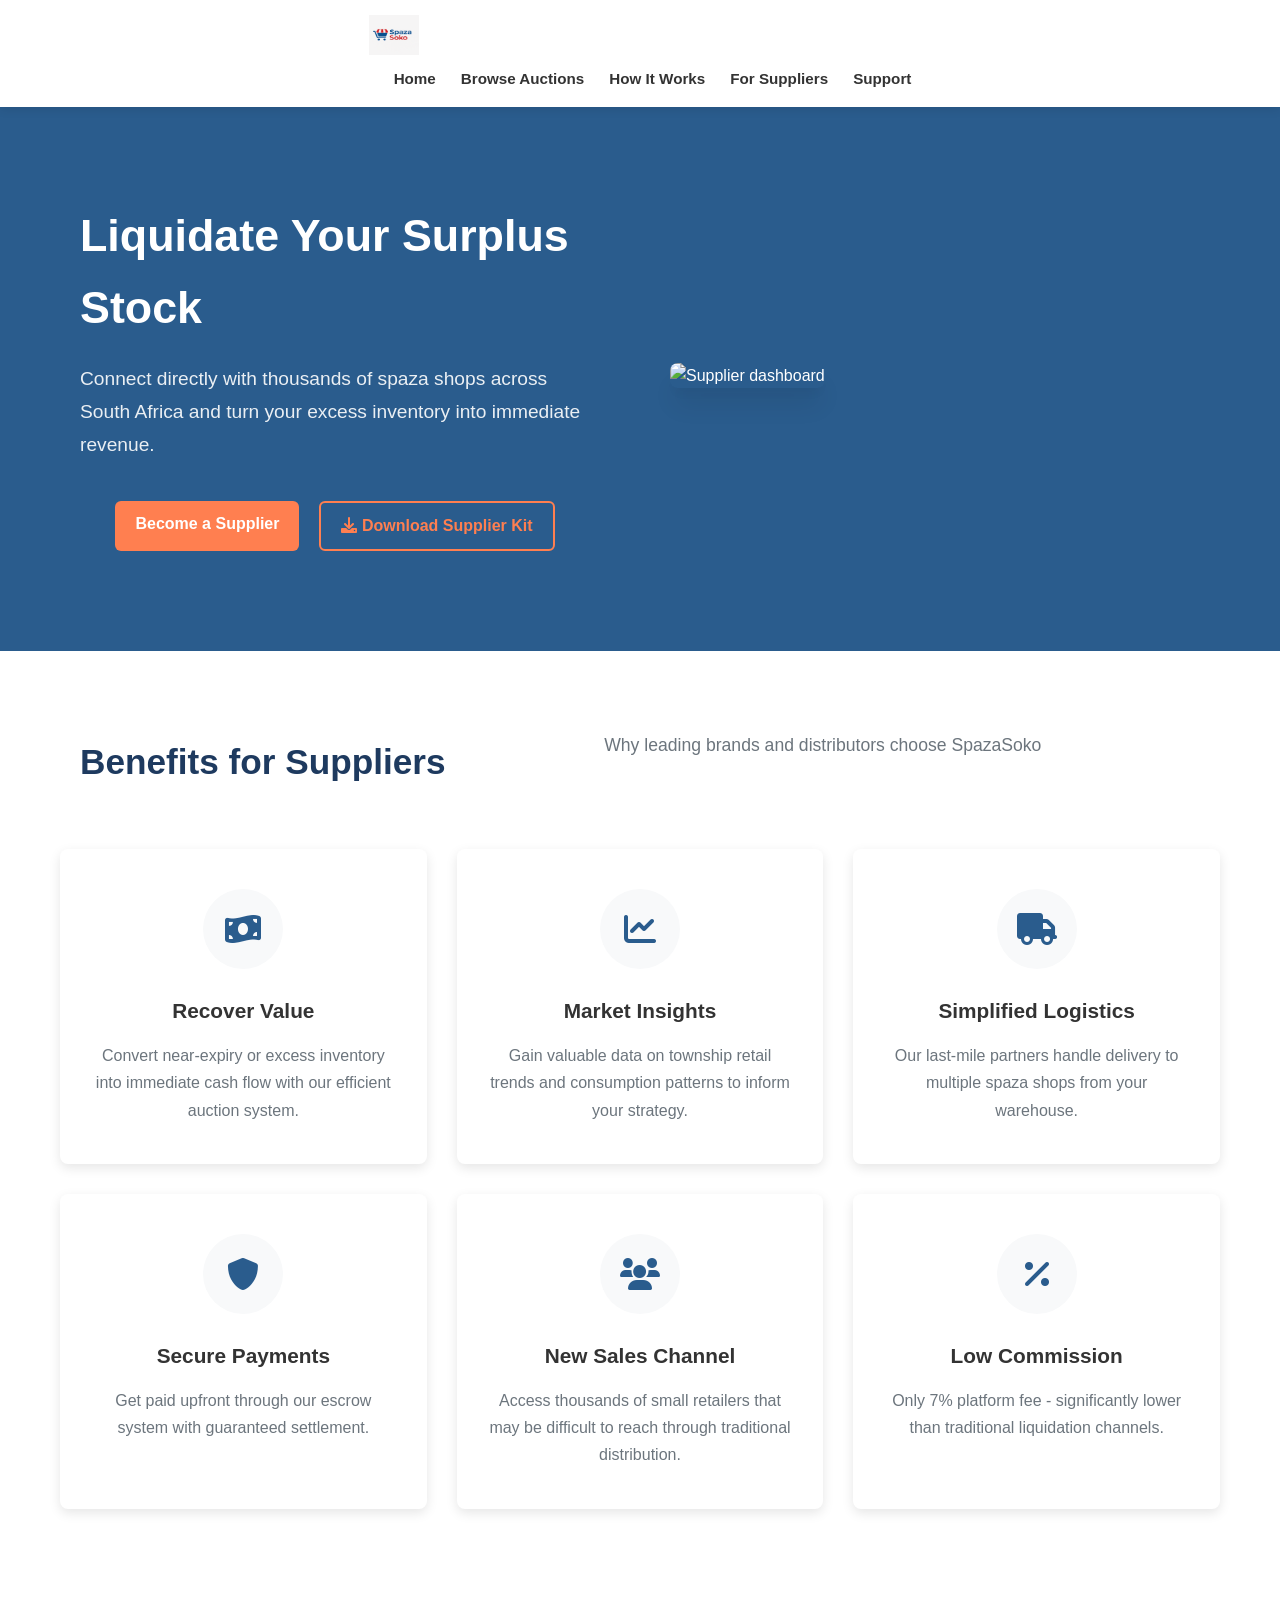
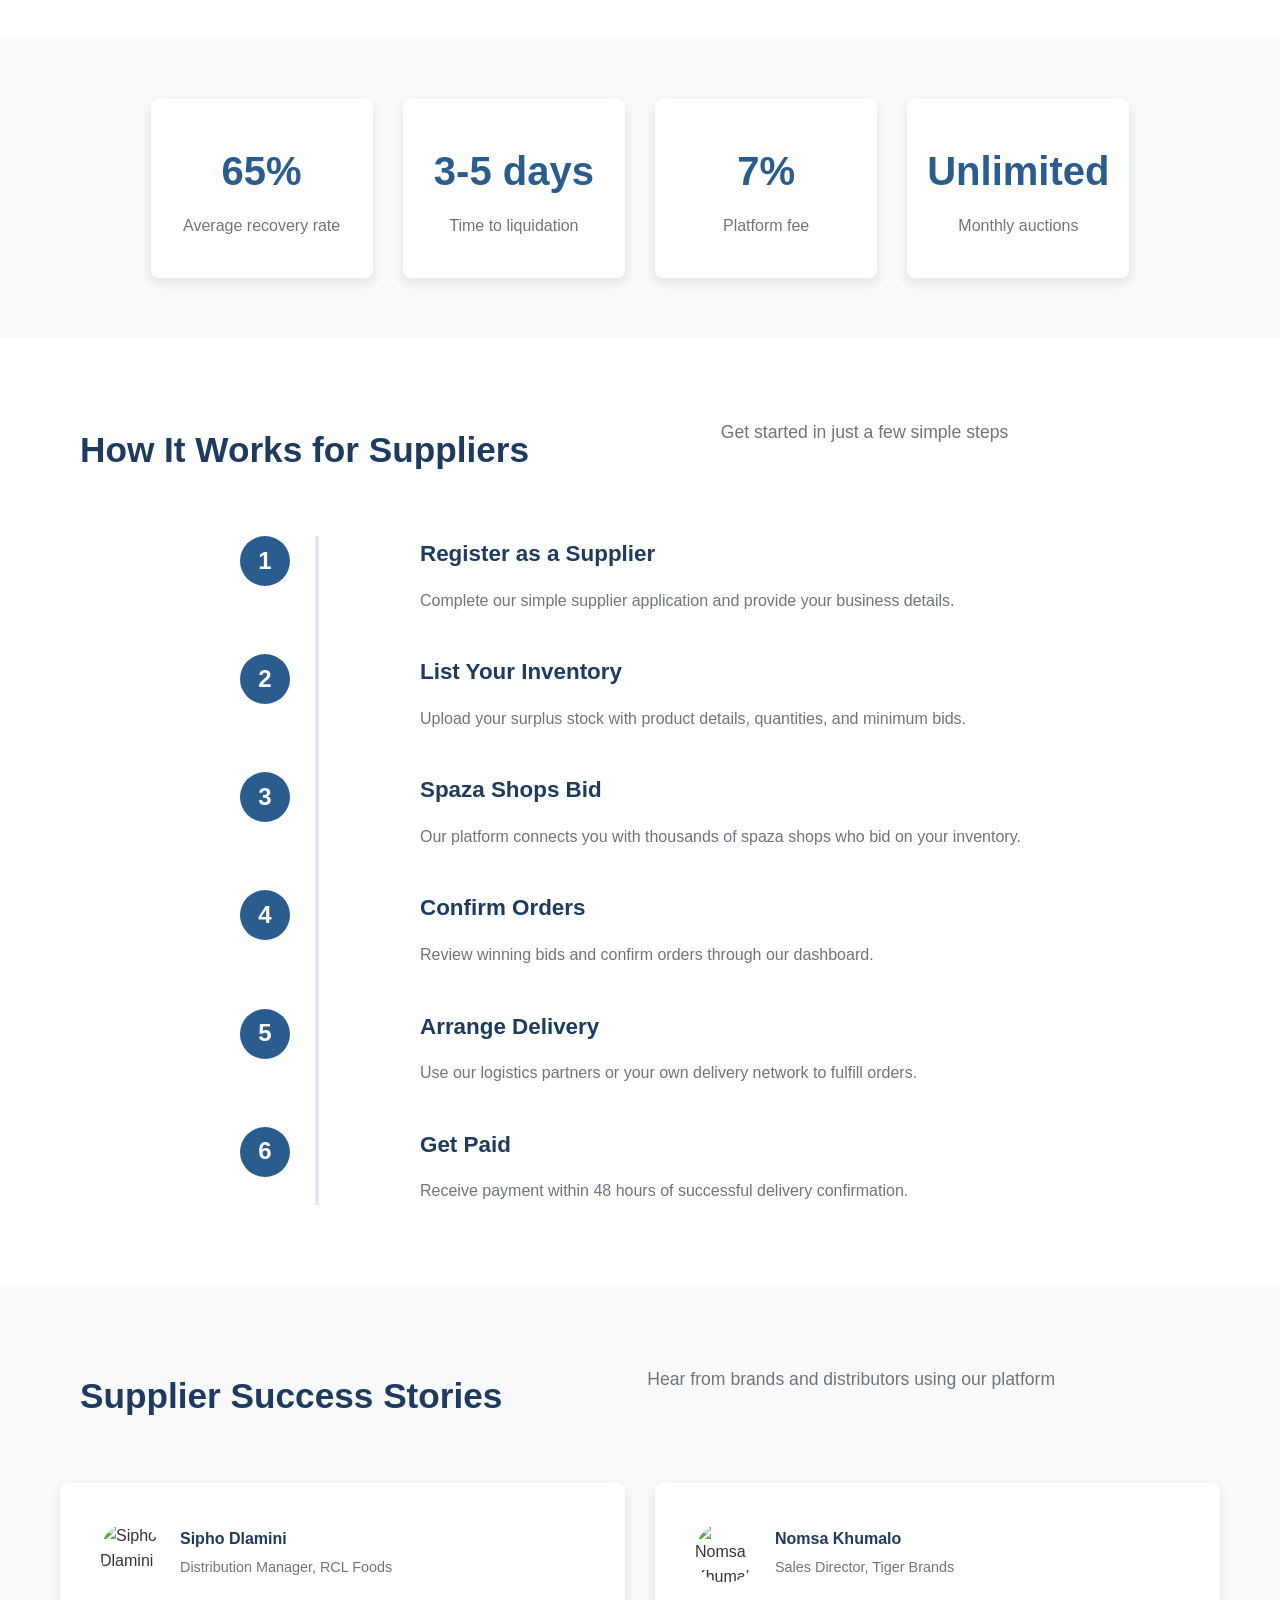
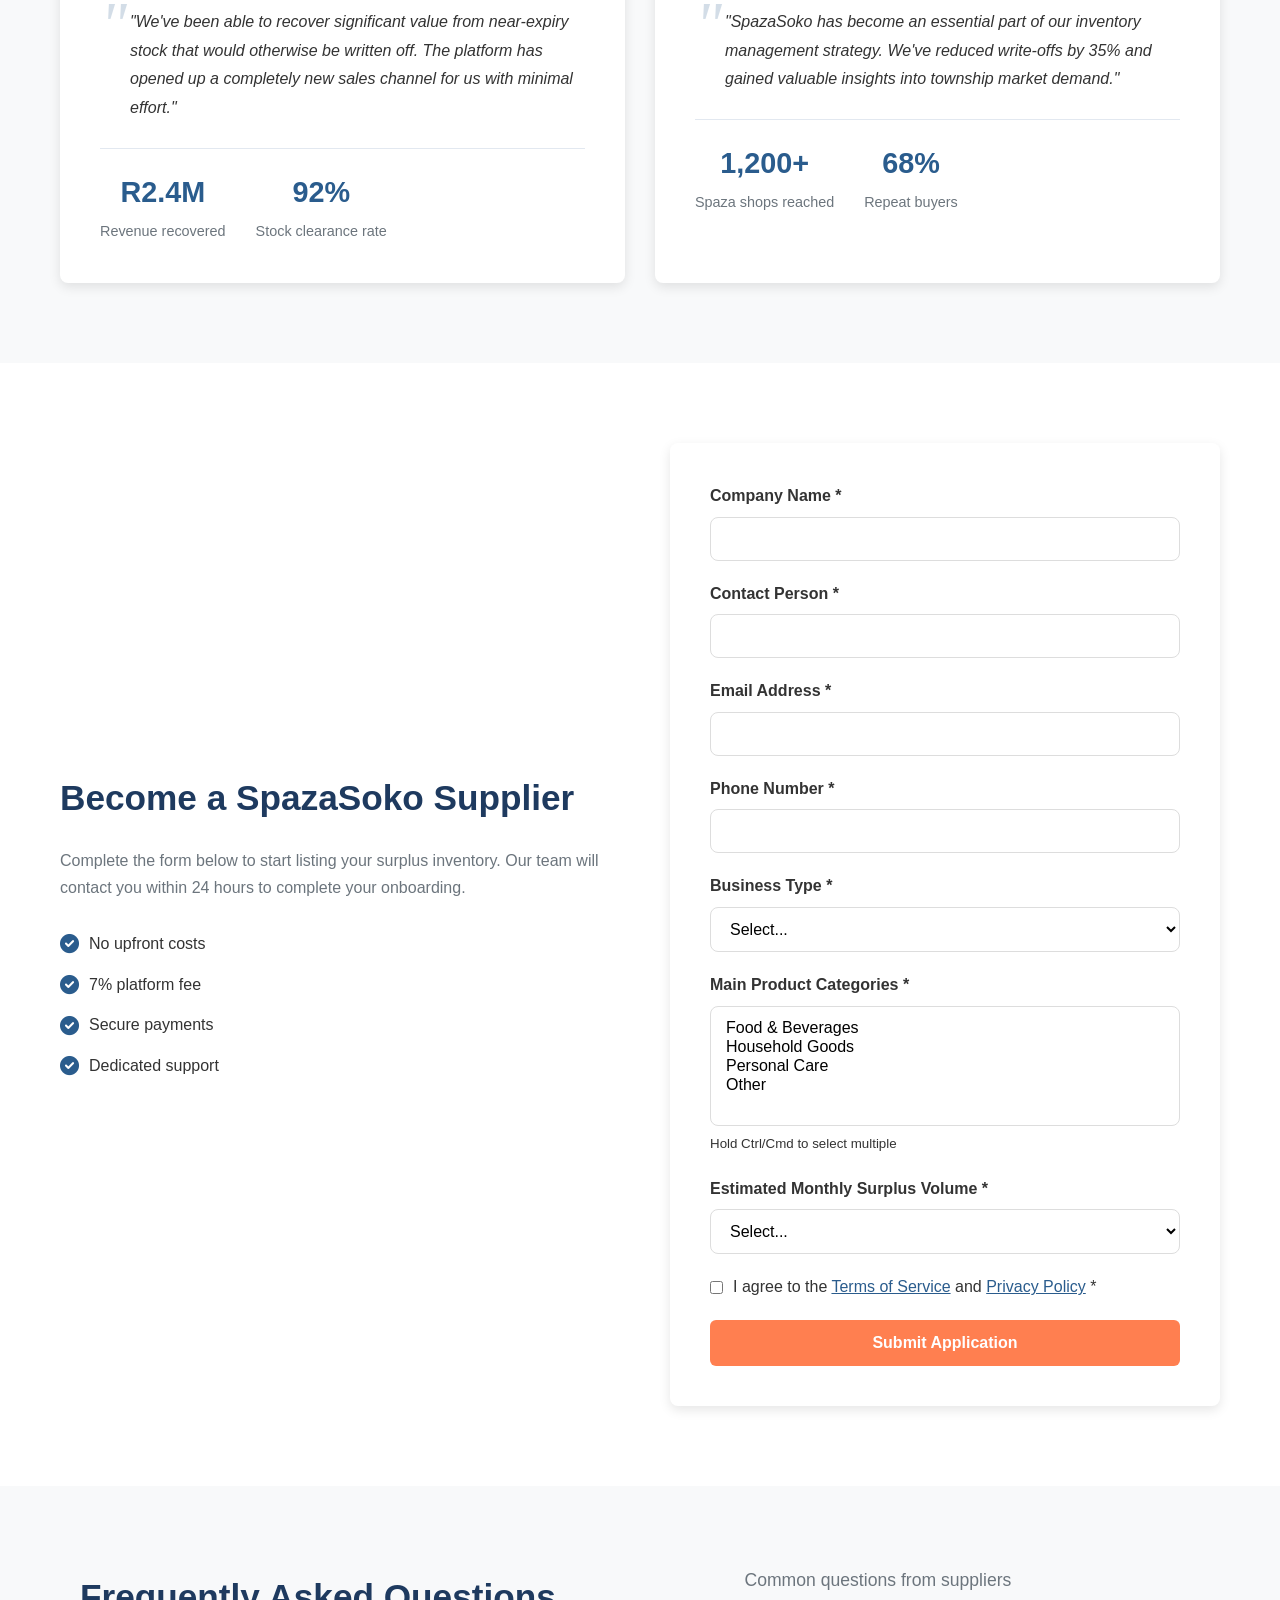
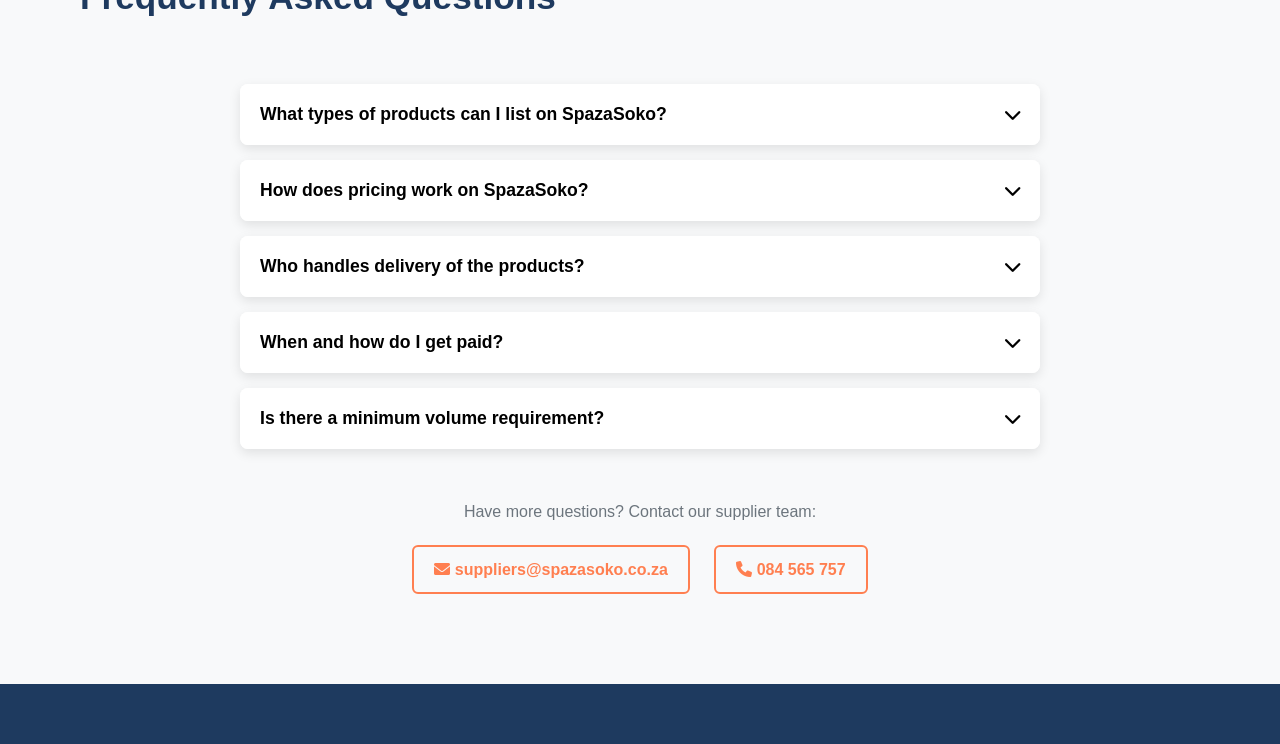
==== supply.html @ 09196072 "Initial commit of SpazaSoko platform" ====
<!DOCTYPE html>
<html lang="en-ZA">
<head>
    <meta charset="UTF-8">
    <meta name="viewport" content="width=device-width, initial-scale=1.0">
    <title>For Suppliers | SpazaSoko</title>
    <link rel="stylesheet" href="./style.css">
    <link rel="stylesheet" href="supply.css">
    <link rel="stylesheet" href="https://cdnjs.cloudflare.com/ajax/libs/font-awesome/6.0.0-beta3/css/all.min.css">
</head>
<body>
    <header class="sticky-header">
        <nav aria-label="Main navigation">
            <div class="container">
                <div class="logo">
                    <a href="../" aria-label="SpazaSoko home">
                        <img src="./logo.png" alt="SpazaSoko Logo" width="50" height="50">
                        <span class="sr-only">SpazaSoko</span>
                    </a>
                </div>
                
                <ul class="nav-links" id="nav-menu">
                    <li><a href="./index.html" class="nav-link">Home</a></li>
                    <li><a href="./brows.html" class="nav-link">Browse Auctions</a></li>
                    <li><a href="./work.html" class="nav-link">How It Works</a></li>
                    <li><a href="./supply.html" class="nav-link active">For Suppliers</a></li>
                    <li><a href="./support.html" class="nav-link">Support</a></li>
                    
                </ul>
                
                <button class="burger" aria-label="Menu" aria-expanded="false" aria-controls="nav-menu">
                    <span class="burger-line"></span>
                    <span class="burger-line"></span>
                    <span class="burger-line"></span>
                </button>
            </div>
        </nav>
    </header>

    <main class="suppliers-page">
        <section class="supplier-hero">
            <div class="container">
                <div class="hero-content">
                    <h1>Liquidate Your Surplus Stock</h1>
                    <p>Connect directly with thousands of spaza shops across South Africa and turn your excess inventory into immediate revenue.</p>
                    <div class="hero-buttons">
                        <a href="#supplier-form" class="btn-primary btn-large">Become a Supplier</a>
                        <a href="#" class="btn-outline btn-large">
                            <i class="fas fa-download"></i>
                            Download Supplier Kit
                        </a>
                    </div>
                </div>
                <div class="hero-image">
                    <img src="../assets/images/supplier-hero.png" alt="Supplier dashboard" loading="eager">
                </div>
            </div>
        </section>

        <section class="supplier-benefits">
            <div class="container">
                <div class="section-header">
                    <h2>Benefits for Suppliers</h2>
                    <p class="section-description">Why leading brands and distributors choose SpazaSoko</p>
                </div>
                
                <div class="benefits-grid">
                    <div class="benefit-card">
                        <div class="benefit-icon">
                            <i class="fas fa-money-bill-wave"></i>
                        </div>
                        <h3>Recover Value</h3>
                        <p>Convert near-expiry or excess inventory into immediate cash flow with our efficient auction system.</p>
                    </div>
                    
                    <div class="benefit-card">
                        <div class="benefit-icon">
                            <i class="fas fa-chart-line"></i>
                        </div>
                        <h3>Market Insights</h3>
                        <p>Gain valuable data on township retail trends and consumption patterns to inform your strategy.</p>
                    </div>
                    
                    <div class="benefit-card">
                        <div class="benefit-icon">
                            <i class="fas fa-truck"></i>
                        </div>
                        <h3>Simplified Logistics</h3>
                        <p>Our last-mile partners handle delivery to multiple spaza shops from your warehouse.</p>
                    </div>
                    
                    <div class="benefit-card">
                        <div class="benefit-icon">
                            <i class="fas fa-shield-alt"></i>
                        </div>
                        <h3>Secure Payments</h3>
                        <p>Get paid upfront through our escrow system with guaranteed settlement.</p>
                    </div>
                    
                    <div class="benefit-card">
                        <div class="benefit-icon">
                            <i class="fas fa-users"></i>
                        </div>
                        <h3>New Sales Channel</h3>
                        <p>Access thousands of small retailers that may be difficult to reach through traditional distribution.</p>
                    </div>
                    
                    <div class="benefit-card">
                        <div class="benefit-icon">
                            <i class="fas fa-percentage"></i>
                        </div>
                        <h3>Low Commission</h3>
                        <p>Only 7% platform fee - significantly lower than traditional liquidation channels.</p>
                    </div>
                </div>
            </div>
        </section>

        <section class="supplier-stats">
            <div class="container">
                <div class="stats-container">
                    <div class="stat-item">
                        <h3>65%</h3>
                        <p>Average recovery rate</p>
                    </div>
                    <div class="stat-item">
                        <h3>3-5 days</h3>
                        <p>Time to liquidation</p>
                    </div>
                    <div class="stat-item">
                        <h3>7%</h3>
                        <p>Platform fee</p>
                    </div>
                    <div class="stat-item">
                        <h3>Unlimited</h3>
                        <p>Monthly auctions</p>
                    </div>
                </div>
            </div>
        </section>

        <section class="supplier-process">
            <div class="container">
                <div class="section-header">
                    <h2>How It Works for Suppliers</h2>
                    <p class="section-description">Get started in just a few simple steps</p>
                </div>
                
                <div class="process-timeline">
                    <div class="timeline-item">
                        <div class="timeline-number">1</div>
                        <div class="timeline-content">
                            <h3>Register as a Supplier</h3>
                            <p>Complete our simple supplier application and provide your business details.</p>
                        </div>
                    </div>
                    
                    <div class="timeline-item">
                        <div class="timeline-number">2</div>
                        <div class="timeline-content">
                            <h3>List Your Inventory</h3>
                            <p>Upload your surplus stock with product details, quantities, and minimum bids.</p>
                        </div>
                    </div>
                    
                    <div class="timeline-item">
                        <div class="timeline-number">3</div>
                        <div class="timeline-content">
                            <h3>Spaza Shops Bid</h3>
                            <p>Our platform connects you with thousands of spaza shops who bid on your inventory.</p>
                        </div>
                    </div>
                    
                    <div class="timeline-item">
                        <div class="timeline-number">4</div>
                        <div class="timeline-content">
                            <h3>Confirm Orders</h3>
                            <p>Review winning bids and confirm orders through our dashboard.</p>
                        </div>
                    </div>
                    
                    <div class="timeline-item">
                        <div class="timeline-number">5</div>
                        <div class="timeline-content">
                            <h3>Arrange Delivery</h3>
                            <p>Use our logistics partners or your own delivery network to fulfill orders.</p>
                        </div>
                    </div>
                    
                    <div class="timeline-item">
                        <div class="timeline-number">6</div>
                        <div class="timeline-content">
                            <h3>Get Paid</h3>
                            <p>Receive payment within 48 hours of successful delivery confirmation.</p>
                        </div>
                    </div>
                </div>
            </div>
        </section>

        <section class="supplier-testimonials">
            <div class="container">
                <div class="section-header">
                    <h2>Supplier Success Stories</h2>
                    <p class="section-description">Hear from brands and distributors using our platform</p>
                </div>
                
                <div class="testimonial-cards">
                    <div class="testimonial">
                        <div class="user-info">
                            <img src="../assets/images/supplier-testimonial-1.jpg" alt="Sipho Dlamini" class="user-avatar">
                            <div>
                                <h4>Sipho Dlamini</h4>
                                <p>Distribution Manager, RCL Foods</p>
                            </div>
                        </div>
                        <blockquote>
                            <p>"We've been able to recover significant value from near-expiry stock that would otherwise be written off. The platform has opened up a completely new sales channel for us with minimal effort."</p>
                        </blockquote>
                        <div class="testimonial-stats">
                            <div class="stat">
                                <h5>R2.4M</h5>
                                <p>Revenue recovered</p>
                            </div>
                            <div class="stat">
                                <h5>92%</h5>
                                <p>Stock clearance rate</p>
                            </div>
                        </div>
                    </div>
                    
                    <div class="testimonial">
                        <div class="user-info">
                            <img src="../assets/images/supplier-testimonial-2.jpg" alt="Nomsa Khumalo" class="user-avatar">
                            <div>
                                <h4>Nomsa Khumalo</h4>
                                <p>Sales Director, Tiger Brands</p>
                            </div>
                        </div>
                        <blockquote>
                            <p>"SpazaSoko has become an essential part of our inventory management strategy. We've reduced write-offs by 35% and gained valuable insights into township market demand."</p>
                        </blockquote>
                        <div class="testimonial-stats">
                            <div class="stat">
                                <h5>1,200+</h5>
                                <p>Spaza shops reached</p>
                            </div>
                            <div class="stat">
                                <h5>68%</h5>
                                <p>Repeat buyers</p>
                            </div>
                        </div>
                    </div>
                </div>
            </div>
        </section>

        <section class="supplier-form" id="supplier-form">
            <div class="container">
                <div class="form-container">
                    <div class="form-content">
                        <h2>Become a SpazaSoko Supplier</h2>
                        <p>Complete the form below to start listing your surplus inventory. Our team will contact you within 24 hours to complete your onboarding.</p>
                        
                        <div class="form-features">
                            <div class="feature">
                                <i class="fas fa-check-circle"></i>
                                <span>No upfront costs</span>
                            </div>
                            <div class="feature">
                                <i class="fas fa-check-circle"></i>
                                <span>7% platform fee</span>
                            </div>
                            <div class="feature">
                                <i class="fas fa-check-circle"></i>
                                <span>Secure payments</span>
                            </div>
                            <div class="feature">
                                <i class="fas fa-check-circle"></i>
                                <span>Dedicated support</span>
                            </div>
                        </div>
                    </div>
                    
                    <form class="supplier-application">
                        <div class="form-group">
                            <label for="company-name">Company Name *</label>
                            <input type="text" id="company-name" required>
                        </div>
                        
                        <div class="form-group">
                            <label for="contact-name">Contact Person *</label>
                            <input type="text" id="contact-name" required>
                        </div>
                        
                        <div class="form-group">
                            <label for="email">Email Address *</label>
                            <input type="email" id="email" required>
                        </div>
                        
                        <div class="form-group">
                            <label for="phone">Phone Number *</label>
                            <input type="tel" id="phone" required>
                        </div>
                        
                        <div class="form-group">
                            <label for="business-type">Business Type *</label>
                            <select id="business-type" required>
                                <option value="">Select...</option>
                                <option value="manufacturer">Manufacturer</option>
                                <option value="distributor">Distributor</option>
                                <option value="wholesaler">Wholesaler</option>
                                <option value="retailer">Retailer</option>
                                <option value="other">Other</option>
                            </select>
                        </div>
                        
                        <div class="form-group">
                            <label for="product-categories">Main Product Categories *</label>
                            <select id="product-categories" multiple required>
                                <option value="food">Food & Beverages</option>
                                <option value="household">Household Goods</option>
                                <option value="personal-care">Personal Care</option>
                                <option value="other">Other</option>
                            </select>
                            <small>Hold Ctrl/Cmd to select multiple</small>
                        </div>
                        
                        <div class="form-group">
                            <label for="monthly-volume">Estimated Monthly Surplus Volume *</label>
                            <select id="monthly-volume" required>
                                <option value="">Select...</option>
                                <option value="0-10k">0 - R10,000</option>
                                <option value="10k-50k">R10,000 - R50,000</option>
                                <option value="50k-100k">R50,000 - R100,000</option>
                                <option value="100k+">R100,000+</option>
                            </select>
                        </div>
                        
                        <div class="form-group checkbox-group">
                            <input type="checkbox" id="agree-terms" required>
                            <label for="agree-terms">I agree to the <a href="../terms.html">Terms of Service</a> and <a href="../privacy.html">Privacy Policy</a> *</label>
                        </div>
                        
                        <button type="submit" class="btn-primary btn-block">Submit Application</button>
                    </form>
                </div>
            </div>
        </section>

        <section class="supplier-faq">
            <div class="container">
                <div class="section-header">
                    <h2>Frequently Asked Questions</h2>
                    <p class="section-description">Common questions from suppliers</p>
                </div>
                
                <div class="faq-container">
                    <div class="faq-item">
                        <button class="faq-question">
                            What types of products can I list on SpazaSoko?
                            <i class="fas fa-chevron-down"></i>
                        </button>
                        <div class="faq-answer">
                            <p>You can list any fast-moving consumer goods (FMCG) that are suitable for spaza shops, including food and beverages, household products, personal care items, and more. Products must be in good condition with at least 4 weeks remaining before expiry.</p>
                        </div>
                    </div>
                    
                    <div class="faq-item">
                        <button class="faq-question">
                            How does pricing work on SpazaSoko?
                            <i class="fas fa-chevron-down"></i>
                        </button>
                        <div class="faq-answer">
                            <p>You set a minimum acceptable bid for your inventory. Spaza shops then bid against each other, driving the price up. You'll always receive at least your minimum bid, but often much more. Our platform suggests competitive minimum bids based on market data.</p>
                        </div>
                    </div>
                    
                    <div class="faq-item">
                        <button class="faq-question">
                            Who handles delivery of the products?
                            <i class="fas fa-chevron-down"></i>
                        </button>
                        <div class="faq-answer">
                            <p>You can use your own delivery network or our trusted logistics partners who specialize in last-mile delivery to spaza shops. Our partners offer competitive rates and can collect from your warehouse.</p>
                        </div>
                    </div>
                    
                    <div class="faq-item">
                        <button class="faq-question">
                            When and how do I get paid?
                            <i class="fas fa-chevron-down"></i>
                        </button>
                        <div class="faq-answer">
                            <p>Payment is released to your account within 48 hours of delivery confirmation. We deduct our 7% platform fee before transferring funds to your designated bank account via EFT.</p>
                        </div>
                    </div>
                    
                    <div class="faq-item">
                        <button class="faq-question">
                            Is there a minimum volume requirement?
                            <i class="fas fa-chevron-down"></i>
                        </button>
                        <div class="faq-answer">
                            <p>We recommend lots of at least R5,000 in value to make delivery economical, but there's no strict minimum. Smaller lots can be combined with other suppliers' products going to the same area.</p>
                        </div>
                    </div>
                </div>
                
                <div class="faq-cta">
                    <p>Have more questions? Contact our supplier team:</p>
                    <a href="mailto:suppliers@spazasoko.co.za" class="btn-outline">
                        <i class="fas fa-envelope"></i>
                        suppliers@spazasoko.co.za
                    </a>
                    <a href="tel:+2784565757" class="btn-outline">
                        <i class="fas fa-phone"></i>
                        084 565 757
                    </a>
                </div>
            </div>
        </section>
    </main>

    <footer class="site-footer">
        <!-- Footer content same as homepage -->
    </footer>

    <script src="../assets/js/shared.js"></script>
    <script src="./supply.js"></script>
</body>
</html>
---- style.css ----
/* Global Styles */
:root {
    --primary-color: #2A5C8D;
    --secondary-color: #3A7CB9;
    --accent-color: #FF7F50;
    --dark-color: #1E3A5F;
    --light-color: #F8F9FA;
    --text-color: #333;
    --text-light: #6C757D;
    --success-color: #28A745;
    --warning-color: #FFC107;
    --danger-color: #DC3545;
    --border-radius: 8px;
    --box-shadow: 0 4px 12px rgba(0, 0, 0, 0.1);
}

* {
    margin: 0;
    padding: 0;
    box-sizing: border-box;
}

body {
    font-family: 'Segoe UI', 'Roboto', sans-serif;
    line-height: 1.6;
    color: var(--text-color);
    background-color: white;
}

a {
    text-decoration: none;
    color: inherit;
}

.container {
    max-width: 1200px;
    margin: 0 auto;
    padding: 0 20px;
}

.btn-primary {
    display: inline-block;
    background-color: var(--primary-color);
    color: white;
    padding: 12px 24px;
    border-radius: var(--border-radius);
    font-weight: 600;
    transition: all 0.3s ease;
    border: none;
    cursor: pointer;
}

.btn-primary:hover {
    background-color: var(--secondary-color);
    transform: translateY(-2px);
    box-shadow: var(--box-shadow);
}

.btn-outline {
    display: inline-block;
    background-color: transparent;
    color: var(--primary-color);
    padding: 12px 24px;
    border-radius: var(--border-radius);
    font-weight: 600;
    border: 2px solid var(--primary-color);
    transition: all 0.3s ease;
    cursor: pointer;
}

.btn-outline:hover {
    background-color: var(--primary-color);
    color: white;
    transform: translateY(-2px);
    box-shadow: var(--box-shadow);
}

section {
    padding: 80px 0;
}

.section-header {
    text-align: center;
    margin-bottom: 40px;
}

.section-header h2 {
    font-size: 2.2rem;
    color: var(--dark-color);
    margin-bottom: 15px;
}

.section-description {
    max-width: 700px;
    margin: 0 auto 50px;
    text-align: center;
    color: var(--text-light);
    font-size: 1.1rem;
}

/* Header Styles */
header {
    background-color: white;
    box-shadow: 0 2px 10px rgba(0, 0, 0, 0.1);
    position: fixed;
    width: 100%;
    top: 0;
    z-index: 1000;
}

nav {
    display: flex;
    justify-content: space-between;
    align-items: center;
    padding: 15px 0;
    max-width: 1200px;
    margin: 0 auto;
    padding: 15px 20px;
}

.logo {
    display: flex;
    align-items: center;
    font-size: 1.5rem;
    font-weight: 700;
    color: var(--primary-color);
}

.logo img {
    height: 40px;
    margin-right: 10px;
}

.nav-links {
    display: flex;
    list-style: none;
    align-items: center;
}

.nav-links li {
    margin-left: 25px;
}

.nav-links a {
    font-weight: 600;
    transition: color 0.3s ease;
    font-size: 0.95rem;
}

.nav-links a:hover {
    color: var(--primary-color);
}

.burger {
    display: none;
    cursor: pointer;
    font-size: 1.5rem;
    color: var(--primary-color);
}

/* Hero Section */
.hero {
    background: linear-gradient(rgba(42, 92, 141, 0.9), rgba(42, 92, 141, 0.9)), url('https://images.unsplash.com/photo-1581092918056-0c4c3acd3789?ixlib=rb-1.2.1&auto=format&fit=crop&w=1350&q=80') no-repeat center center/cover;
    height: 80vh;
    display: flex;
    align-items: center;
    color: white;
    text-align: center;
    margin-top: 80px;
}

.hero-content {
    max-width: 800px;
    margin: 0 auto;
    padding: 0 20px;
}

.hero h1 {
    color: white;
    margin-bottom: 20px;
    font-size: 2.8rem;
    line-height: 1.2;
}

.hero p {
    color: rgba(255, 255, 255, 0.9);
    font-size: 1.2rem;
    margin-bottom: 40px;
}

.hero-buttons {
    display: flex;
    justify-content: center;
    gap: 20px;
    
}

/* Stats Section */
.stats {
    background-color: var(--light-color);
    padding: 60px 0;
}

.stats-container {
    display: grid;
    grid-template-columns: repeat(auto-fit, minmax(150px, 1fr));
    gap: 30px;
    text-align: center;
}

.stat-item {
    background-color: white;
    padding: 30px 20px;
    border-radius: var(--border-radius);
    box-shadow: var(--box-shadow);
}

.stat-item h3 {
    font-size: 2rem;
    color: var(--primary-color);
    margin-bottom: 5px;
}

.stat-item p {
    color: var(--text-light);
    font-size: 0.9rem;
}

/* Featured Auction */
.featured-auction {
    background-color: white;
}

.auction-card {
    background-color: white;
    border-radius: var(--border-radius);
    overflow: hidden;
    max-width: 800px;
    margin: 0 auto;
    box-shadow: var(--box-shadow);
    border: 1px solid #e0e0e0;
}

.auction-header {
    background-color: var(--primary-color);
    color: white;
    padding: 20px;
}

.auction-header h3 {
    margin-bottom: 5px;
    font-size: 1.5rem;
}

.auction-details {
    padding: 30px;
}

.auction-meta {
    display: flex;
    justify-content: space-between;
    margin: 30px 0;
}

.bid-amount {
    font-size: 1.8rem;
    font-weight: 700;
    color: var(--primary-color);
}

.active-bidders {
    font-weight: 700;
    color: var(--primary-color);
}

.bid-form {
    display: flex;
    gap: 10px;
    margin-top: 20px;
}

.bid-form input {
    flex: 1;
    padding: 12px 15px;
    border: 1px solid #ddd;
    border-radius: var(--border-radius);
    font-size: 1rem;
}

/* Latest Auctions */
.latest-auctions {
    background-color: var(--light-color);
}

.section-header {
    display: flex;
    justify-content: space-between;
    align-items: center;
    max-width: 1200px;
    margin: 0 auto 40px;
    padding: 0 20px;
}

.view-all {
    color: var(--primary-color);
    font-weight: 600;
    font-size: 0.95rem;
}

.auctions-grid {
    display: grid;
    grid-template-columns: repeat(auto-fit, minmax(300px, 1fr));
    gap: 30px;
    max-width: 1200px;
    margin: 0 auto;
    padding: 0 20px;
}

.auction-item {
    background-color: white;
    padding: 25px;
    border-radius: var(--border-radius);
    box-shadow: var(--box-shadow);
    transition: transform 0.3s ease;
    position: relative;
}

.auction-item:hover {
    transform: translateY(-5px);
}

.auction-badge {
    position: absolute;
    top: -15px;
    left: -15px;
    background-color: var(--accent-color);
    color: white;
    width: 40px;
    height: 40px;
    border-radius: 50%;
    display: flex;
    align-items: center;
    justify-content: center;
    font-weight: 700;
    font-size: 1.2rem;
}

.auction-info {
    margin: 20px 0;
}

.auction-info span {
    font-weight: 700;
    color: var(--primary-color);
}

/* How It Works */
.how-it-works {
    background-color: white;
}

.steps {
    display: grid;
    grid-template-columns: repeat(auto-fit, minmax(250px, 1fr));
    gap: 30px;
    max-width: 1000px;
    margin: 0 auto;
}

.step {
    background-color: white;
    padding: 40px 25px;
    border-radius: var(--border-radius);
    box-shadow: var(--box-shadow);
    text-align: center;
    transition: transform 0.3s ease;
}

.step:hover {
    transform: translateY(-5px);
}

.step-icon {
    background-color: var(--light-color);
    color: var(--primary-color);
    width: 70px;
    height: 70px;
    border-radius: 50%;
    display: flex;
    align-items: center;
    justify-content: center;
    margin: 0 auto 20px;
    font-size: 1.8rem;
}

.step h3 {
    margin-bottom: 15px;
    font-size: 1.3rem;
}

/* Testimonials */
.testimonials {
    background-color: var(--light-color);
}

.testimonial-cards {
    display: grid;
    grid-template-columns: repeat(auto-fit, minmax(300px, 1fr));
    gap: 30px;
    max-width: 1000px;
    margin: 0 auto;
}

.testimonial {
    background-color: white;
    padding: 30px;
    border-radius: var(--border-radius);
    box-shadow: var(--box-shadow);
    text-align: left;
}

.user-info {
    margin-bottom: 20px;
}

.user-info h4 {
    margin-bottom: 5px;
    color: var(--primary-color);
}

.user-info p {
    color: var(--text-light);
    font-size: 0.9rem;
}

.quote {
    font-style: italic;
    position: relative;
    padding-left: 25px;
    color: var(--text-color);
}

.quote::before {
    content: '"';
    position: absolute;
    left: 0;
    top: -10px;
    font-size: 3rem;
    color: var(--primary-color);
    opacity: 0.2;
    font-family: Georgia, serif;
}

/* Supplier CTA */
.supplier-cta {
    background-color: var(--primary-color);
    color: white;
    text-align: center;
    padding: 100px 0;
}

.supplier-content {
    max-width: 800px;
    margin: 0 auto;
    padding: 0 20px;
}

.supplier-content h2, .supplier-content p {
    color: white;
}

.benefits {
    display: grid;
    grid-template-columns: repeat(auto-fit, minmax(250px, 1fr));
    gap: 30px;
    margin: 50px 0;
}

.benefit-item {
    background-color: rgba(255, 255, 255, 0.1);
    padding: 30px;
    border-radius: var(--border-radius);
    transition: transform 0.3s ease;
}

.benefit-item:hover {
    transform: translateY(-5px);
}

.benefit-icon {
    font-size: 2rem;
    margin-bottom: 20px;
    color: white;
}

.supplier-stats {
    display: grid;
    grid-template-columns: repeat(auto-fit, minmax(150px, 1fr));
    gap: 30px;
    margin-top: 50px;
}

.supplier-stats .stat h3 {
    font-size: 2rem;
    margin-bottom: 5px;
    color: white;
}

.supplier-stats .stat p {
    color: rgba(255, 255, 255, 0.8);
    font-size: 0.9rem;
}

/* CTA Section */
.cta-section {
    background-color: var(--light-color);
    text-align: center;
    padding: 80px 0;
}

.cta-content {
    max-width: 700px;
    margin: 0 auto;
    padding: 0 20px;
}

.cta-content h2 {
    color: var(--dark-color);
    margin-bottom: 20px;
}

.cta-content p {
    color: var(--text-light);
    margin-bottom: 40px;
    font-size: 1.1rem;
}

.cta-buttons {
    display: flex;
    justify-content: center;
    gap: 20px;
}

/* Footer */
footer {
    background-color: var(--dark-color);
    color: white;
    padding: 60px 0 0;
}

.footer-content {
    display: grid;
    grid-template-columns: repeat(auto-fit, minmax(200px, 1fr));
    gap: 40px;
    max-width: 1200px;
    margin: 0 auto;
    padding: 0 20px;
}

.footer-section h3 {
    color: white;
    margin-bottom: 20px;
    font-size: 1.2rem;
}

.footer-section ul {
    list-style: none;
}

.footer-section ul li {
    margin-bottom: 15px;
}

.footer-section ul li i {
    margin-right: 10px;
    color: var(--accent-color);
}

.footer-bottom {
    border-top: 1px solid rgba(255, 255, 255, 0.1);
    padding: 20px 0;
    text-align: center;
    margin-top: 40px;
}

.footer-links {
    margin-top: 10px;
}

.footer-links a {
    margin: 0 10px;
    color: rgba(255, 255, 255, 0.7);
    font-size: 0.9rem;
}

.footer-links a:hover {
    color: white;
}

/* Responsive Styles */
@media (max-width: 992px) {
    section {
        padding: 60px 0;
    }
    
    .hero h1 {
        font-size: 2.4rem;
    }
}

@media (max-width: 768px) {
    .nav-links {
        display: none;
        position: absolute;
        top: 80px;
        left: 0;
        width: 100%;
        background-color: white;
        flex-direction: column;
        align-items: center;
        padding: 20px 0;
        box-shadow: 0 5px 10px rgba(0, 0, 0, 0.1);
    }

    .nav-links.active {
        display: flex;
    }

    .nav-links li {
        margin: 15px 0;
    }

    .burger {
        display: block;
    }

    .hero {
        height: auto;
        padding: 120px 0 80px;
    }

    .hero h1 {
        font-size: 2rem;
    }

    .hero-buttons, .cta-buttons {
        flex-direction: column;
        align-items: center;
    }

    .btn-primary, .btn-outline {
        width: 100%;
        max-width: 250px;
        margin-bottom: 15px;
    }

    .section-header {
        flex-direction: column;
        text-align: center;
        gap: 15px;
    }

    .auction-meta {
        flex-direction: column;
        gap: 20px;
    }

    .bid-form {
        flex-direction: column;
    }
}

@media (max-width: 576px) {
    .stats-container {
        grid-template-columns: repeat(2, 1fr);
    }
    
    .hero h1 {
        font-size: 1.8rem;
    }
    
    .section-header h2 {
        font-size: 1.8rem;
    }
}
.btn-primary {
    background-color: #FF7F50;
    color: white;
    padding: 10px 20px;
    border: none;
    border-radius: 6px;
    text-decoration: none;
    display: inline-block;
  }
  
  .btn-primary:hover {
    background-color: #e76f44; /* slightly darker coral for hover effect */
  }
  
  .btn-outline {
    background-color: transparent;
    color: #FF7F50;
    border: 2px solid #FF7F50;
    padding: 10px 20px;
    border-radius: 6px;
    text-decoration: none;
    display: inline-block;
  }
  
  .btn-outline:hover {
    background-color: #FF7F50;
    color: white;
  }
  /* Auth Section Styles */
.auth-section {
    padding: 100px 0;
    background-color: var(--light-color);
    min-height: calc(100vh - 80px);
    display: flex;
    align-items: center;
}

.auth-container {
    max-width: 500px;
    margin: 0 auto;
    background-color: white;
    padding: 40px;
    border-radius: var(--border-radius);
    box-shadow: var(--box-shadow);
}

.auth-header {
    text-align: center;
    margin-bottom: 30px;
}

.auth-header h2 {
    color: var(--dark-color);
    margin-bottom: 10px;
    font-size: 1.8rem;
}

.auth-header p {
    color: var(--text-light);
}

.auth-form {
    margin-bottom: 30px;
}

.form-group {
    margin-bottom: 20px;
}

.form-group label {
    display: block;
    margin-bottom: 8px;
    font-weight: 600;
    color: var(--text-color);
}

.form-group input,
.form-group select {
    width: 100%;
    padding: 12px 15px;
    border: 1px solid #ddd;
    border-radius: var(--border-radius);
    font-size: 1rem;
    transition: border-color 0.3s ease;
}

.form-group input:focus,
.form-group select:focus {
    border-color: var(--primary-color);
    outline: none;
}

.form-row {
    display: flex;
    gap: 20px;
}

.form-row .form-group {
    flex: 1;
}

.forgot-password {
    display: block;
    text-align: right;
    margin-top: 8px;
    font-size: 0.85rem;
    color: var(--primary-color);
}

.btn-block {
    display: block;
    width: 100%;
    padding: 14px;
    font-size: 1rem;
}

.auth-footer {
    text-align: center;
    margin-top: 20px;
    color: var(--text-light);
}

.auth-footer a {
    color: var(--primary-color);
    font-weight: 600;
}

.social-login {
    text-align: center;
    border-top: 1px solid #eee;
    padding-top: 30px;
}

.social-login p {
    margin-bottom: 20px;
    color: var(--text-light);
    position: relative;
}

.social-login p::before,
.social-login p::after {
    content: "";
    position: absolute;
    top: 50%;
    width: 30%;
    height: 1px;
    background-color: #eee;
}

.social-login p::before {
    left: 0;
}

.social-login p::after {
    right: 0;
}

.btn-social {
    display: inline-flex;
    align-items: center;
    justify-content: center;
    padding: 10px 20px;
    border-radius: var(--border-radius);
    font-weight: 600;
    margin: 0 5px;
    border: 1px solid #ddd;
    background-color: white;
    cursor: pointer;
    transition: all 0.3s ease;
}

.btn-social i {
    margin-right: 8px;
}

.btn-social.google {
    color: #DB4437;
    border-color: #DB4437;
}

.btn-social.google:hover {
    background-color: #DB4437;
    color: white;
}

.btn-social.facebook {
    color: #4267B2;
    border-color: #4267B2;
}

.btn-social.facebook:hover {
    background-color: #4267B2;
    color: white;
}

.terms {
    display: flex;
    align-items: center;
}

.terms input {
    margin-right: 10px;
    width: auto;
}

.terms label {
    margin-bottom: 0;
}

/* Responsive Adjustments */
@media (max-width: 768px) {
    .auth-container {
        padding: 30px 20px;
    }
    
    .form-row {
        flex-direction: column;
        gap: 0;
    }
    
    .social-buttons {
        display: flex;
        flex-direction: column;
        gap: 10px;
    }
    
    .btn-social {        margin: 0;
    }
}
---- supply.css ----
@import url('../assets/css/shared.css');

.suppliers-page {
    padding-top: 100px;
}

.supplier-hero {
    background-color: var(--primary-color);
    color: white;
    padding: 100px 0;
}

.supplier-hero .container {
    display: grid;
    grid-template-columns: 1fr 1fr;
    gap: 60px;
    align-items: center;
}

.hero-content h1 {
    font-size: 2.8rem;
    margin-bottom: 20px;
    color: white;
}

.hero-content p {
    font-size: 1.2rem;
    opacity: 0.9;
    margin-bottom: 40px;
    line-height: 1.7;
}

.hero-buttons {
    display: flex;
    gap: 20px;
}

.hero-image img {
    width: 100%;
    height: auto;
    border-radius: var(--border-radius);
    box-shadow: 0 20px 25px -5px rgba(0, 0, 0, 0.1), 0 10px 10px -5px rgba(0, 0, 0, 0.04);
}

.supplier-benefits {
    padding: 80px 0;
    background-color: white;
}

.benefits-grid {
    display: grid;
    grid-template-columns: repeat(auto-fit, minmax(300px, 1fr));
    gap: 30px;
    max-width: 1200px;
    margin: 0 auto;
}

.benefit-card {
    background-color: white;
    border-radius: var(--border-radius);
    padding: 40px 30px;
    box-shadow: var(--box-shadow);
    transition: var(--transition);
    text-align: center;
}

.benefit-card:hover {
    transform: translateY(-10px);
    box-shadow: 0 20px 25px -5px rgba(0, 0, 0, 0.1), 0 10px 10px -5px rgba(0, 0, 0, 0.04);
}

.benefit-icon {
    width: 80px;
    height: 80px;
    border-radius: 50%;
    background-color: var(--light-color);
    display: flex;
    align-items: center;
    justify-content: center;
    margin: 0 auto 25px;
    font-size: 2rem;
    color: var(--primary-color);
}

.benefit-card h3 {
    font-size: 1.3rem;
    margin-bottom: 15px;
}

.benefit-card p {
    color: var(--text-light);
    line-height: 1.7;
}

.supplier-stats {
    padding: 60px 0;
    background-color: var(--light-color);
}

.stats-container {
    display: grid;
    grid-template-columns: repeat(auto-fit, minmax(200px, 1fr));
    gap: 30px;
    max-width: 1000px;
    margin: 0 auto;
}

.stat-item {
    background-color: white;
    padding: 40px 20px;
    border-radius: var(--border-radius);
    box-shadow: var(--box-shadow);
    text-align: center;
    transition: var(--transition);
}

.stat-item:hover {
    transform: translateY(-5px);
}

.stat-item h3 {
    font-size: 2.5rem;
    color: var(--primary-color);
    margin-bottom: 10px;
}

.stat-item p {
    color: var(--text-light);
    font-size: 1rem;
}

.supplier-process {
    padding: 80px 0;
    background-color: white;
}

.process-timeline {
    max-width: 800px;
    margin: 0 auto;
    position: relative;
    padding-left: 150px;
}

.process-timeline::before {
    content: '';
    position: absolute;
    left: 75px;
    top: 0;
    bottom: 0;
    width: 4px;
    background-color: #e2e8f0;
}

.timeline-item {
    display: flex;
    margin-bottom: 40px;
    position: relative;
}

.timeline-item:last-child {
    margin-bottom: 0;
}

.timeline-number {
    width: 50px;
    height: 50px;
    border-radius: 50%;
    background-color: var(--primary-color);
    color: white;
    display: flex;
    align-items: center;
    justify-content: center;
    font-size: 1.5rem;
    font-weight: 700;
    position: absolute;
    left: -150px;
}

.timeline-content {
    padding-left: 30px;
}

.timeline-content h3 {
    font-size: 1.4rem;
    margin-bottom: 15px;
    color: var(--dark-color);
}

.timeline-content p {
    color: var(--text-light);
    line-height: 1.7;
}

.supplier-testimonials {
    padding: 80px 0;
    background-color: var(--light-color);
}

.testimonial-cards {
    display: grid;
    grid-template-columns: repeat(auto-fit, minmax(400px, 1fr));
    gap: 30px;
    max-width: 1200px;
    margin: 0 auto;
}

.testimonial {
    background-color: white;
    padding: 40px;
    border-radius: var(--border-radius);
    box-shadow: var(--box-shadow);
}

.user-info {
    display: flex;
    align-items: center;
    gap: 20px;
    margin-bottom: 25px;
}

.user-avatar {
    width: 60px;
    height: 60px;
    border-radius: 50%;
    object-fit: cover;
}

.user-info h4 {
    margin-bottom: 5px;
    color: var(--dark-color);
}

.user-info p {
    color: var(--text-light);
    font-size: 0.9rem;
}

blockquote {
    position: relative;
    padding-left: 30px;
    font-style: italic;
    color: var(--text-color);
    line-height: 1.8;
    margin-bottom: 25px;
}

blockquote::before {
    content: '"';
    position: absolute;
    left: 0;
    top: -15px;
    font-size: 4rem;
    color: var(--primary-color);
    opacity: 0.2;
    font-family: Georgia, serif;
    line-height: 1;
}

.testimonial-stats {
    display: flex;
    gap: 30px;
    border-top: 1px solid #e2e8f0;
    padding-top: 20px;
}

.testimonial-stats .stat {
    text-align: center;
}

.testimonial-stats h5 {
    font-size: 1.8rem;
    color: var(--primary-color);
    margin-bottom: 5px;
}

.testimonial-stats p {
    color: var(--text-light);
    font-size: 0.9rem;
}

.supplier-form {
    padding: 80px 0;
    background-color: white;
}

.form-container {
    display: grid;
    grid-template-columns: 1fr 1fr;
    gap: 60px;
    max-width: 1200px;
    margin: 0 auto;
    align-items: center;
}

.form-content h2 {
    font-size: 2.2rem;
    margin-bottom: 20px;
    color: var(--dark-color);
}

.form-content p {
    color: var(--text-light);
    margin-bottom: 30px;
    line-height: 1.7;
}

.form-features {
    display: flex;
    flex-direction: column;
    gap: 15px;
}

.feature {
    display: flex;
    align-items: center;
    gap: 10px;
}

.feature i {
    color: var(--primary-color);
    font-size: 1.2rem;
}

.supplier-application {
    background-color: white;
    padding: 40px;
    border-radius: var(--border-radius);
    box-shadow: var(--box-shadow);
}

.form-group {
    margin-bottom: 20px;
}

.form-group label {
    display: block;
    margin-bottom: 8px;
    font-weight: 600;
    color: var(--text-color);
}

.form-group input,
.form-group select,
.form-group textarea {
    width: 100%;
    padding: 12px 15px;
    border: 1px solid #ddd;
    border-radius: var(--border-radius);
    font-size: 1rem;
    background-color: white;
}

.form-group input:focus,
.form-group select:focus,
.form-group textarea:focus {
    outline: none;
    border-color: var(--primary-color);
}

.form-group select[multiple] {
    height: 120px;
}

.checkbox-group {
    display: flex;
    align-items: center;
    gap: 10px;
}

.checkbox-group input {
    width: auto;
}

.checkbox-group label {
    margin-bottom: 0;
    font-weight: normal;
}

.checkbox-group a {
    color: var(--primary-color);
    text-decoration: underline;
}

.supplier-faq {
    padding: 80px 0;
    background-color: var(--light-color);
}

.faq-container {
    max-width: 800px;
    margin: 0 auto;
}

.faq-item {
    margin-bottom: 15px;
    border-radius: var(--border-radius);
    overflow: hidden;
    box-shadow: var(--box-shadow);
    background-color: white;
}

.faq-question {
    width: 100%;
    padding: 20px;
    text-align: left;
    background-color: white;
    border: none;
    display: flex;
    justify-content: space-between;
    align-items: center;
    font-weight: 600;
    font-size: 1.1rem;
    cursor: pointer;
    transition: var(--transition);
}

.faq-question:hover {
    background-color: #f8fafc;
}

.faq-question i {
    transition: var(--transition);
}

.faq-question.active i {
    transform: rotate(180deg);
}

.faq-answer {
    padding: 0 20px;
    max-height: 0;
    overflow: hidden;
    transition: max-height 0.3s ease;
}

.faq-answer p {
    padding-bottom: 20px;
    color: var(--text-light);
    line-height: 1.7;
}

.faq-cta {
    text-align: center;
    margin-top: 50px;
}

.faq-cta p {
    margin-bottom: 20px;
    color: var(--text-light);
}

.faq-cta .btn-outline {
    margin: 0 10px 10px;
}

/* Responsive Styles */
@media (max-width: 1200px) {
    .form-container {
        grid-template-columns: 1fr;
        gap: 40px;
    }
    
    .form-content {
        text-align: center;
    }
    
    .form-features {
        align-items: center;
        margin-bottom: 30px;
    }
}

@media (max-width: 992px) {
    .supplier-hero .container {
        grid-template-columns: 1fr;
    }
    
    .hero-content {
        text-align: center;
    }
    
    .hero-buttons {
        justify-content: center;
    }
    
    .hero-image {
        order: -1;
    }
    
    .process-timeline {
        padding-left: 0;
    }
    
    .process-timeline::before {
        display: none;
    }
    
    .timeline-item {
        flex-direction: column;
    }
    
    .timeline-number {
        position: static;
        margin-bottom: 20px;
    }
    
    .timeline-content {
        padding-left: 0;
    }
}

@media (max-width: 768px) {
    .hero-content h1 {
        font-size: 2.2rem;
    }
    
    .hero-buttons {
        flex-direction: column;
        align-items: center;
    }
    
    .testimonial-cards {
        grid-template-columns: 1fr;
    }
    
    .faq-question {
        font-size: 1rem;
    }
}

@media (max-width: 576px) {
    .supplier-hero {
        padding: 60px 0;
    }
    
    .hero-content h1 {
        font-size: 2rem;
    }
    
    .stats-container {
        grid-template-columns: 1fr 1fr;
    }
    
    .faq-cta .btn-outline {
        display: block;
        width: 100%;
        margin: 10px 0;
    }
}
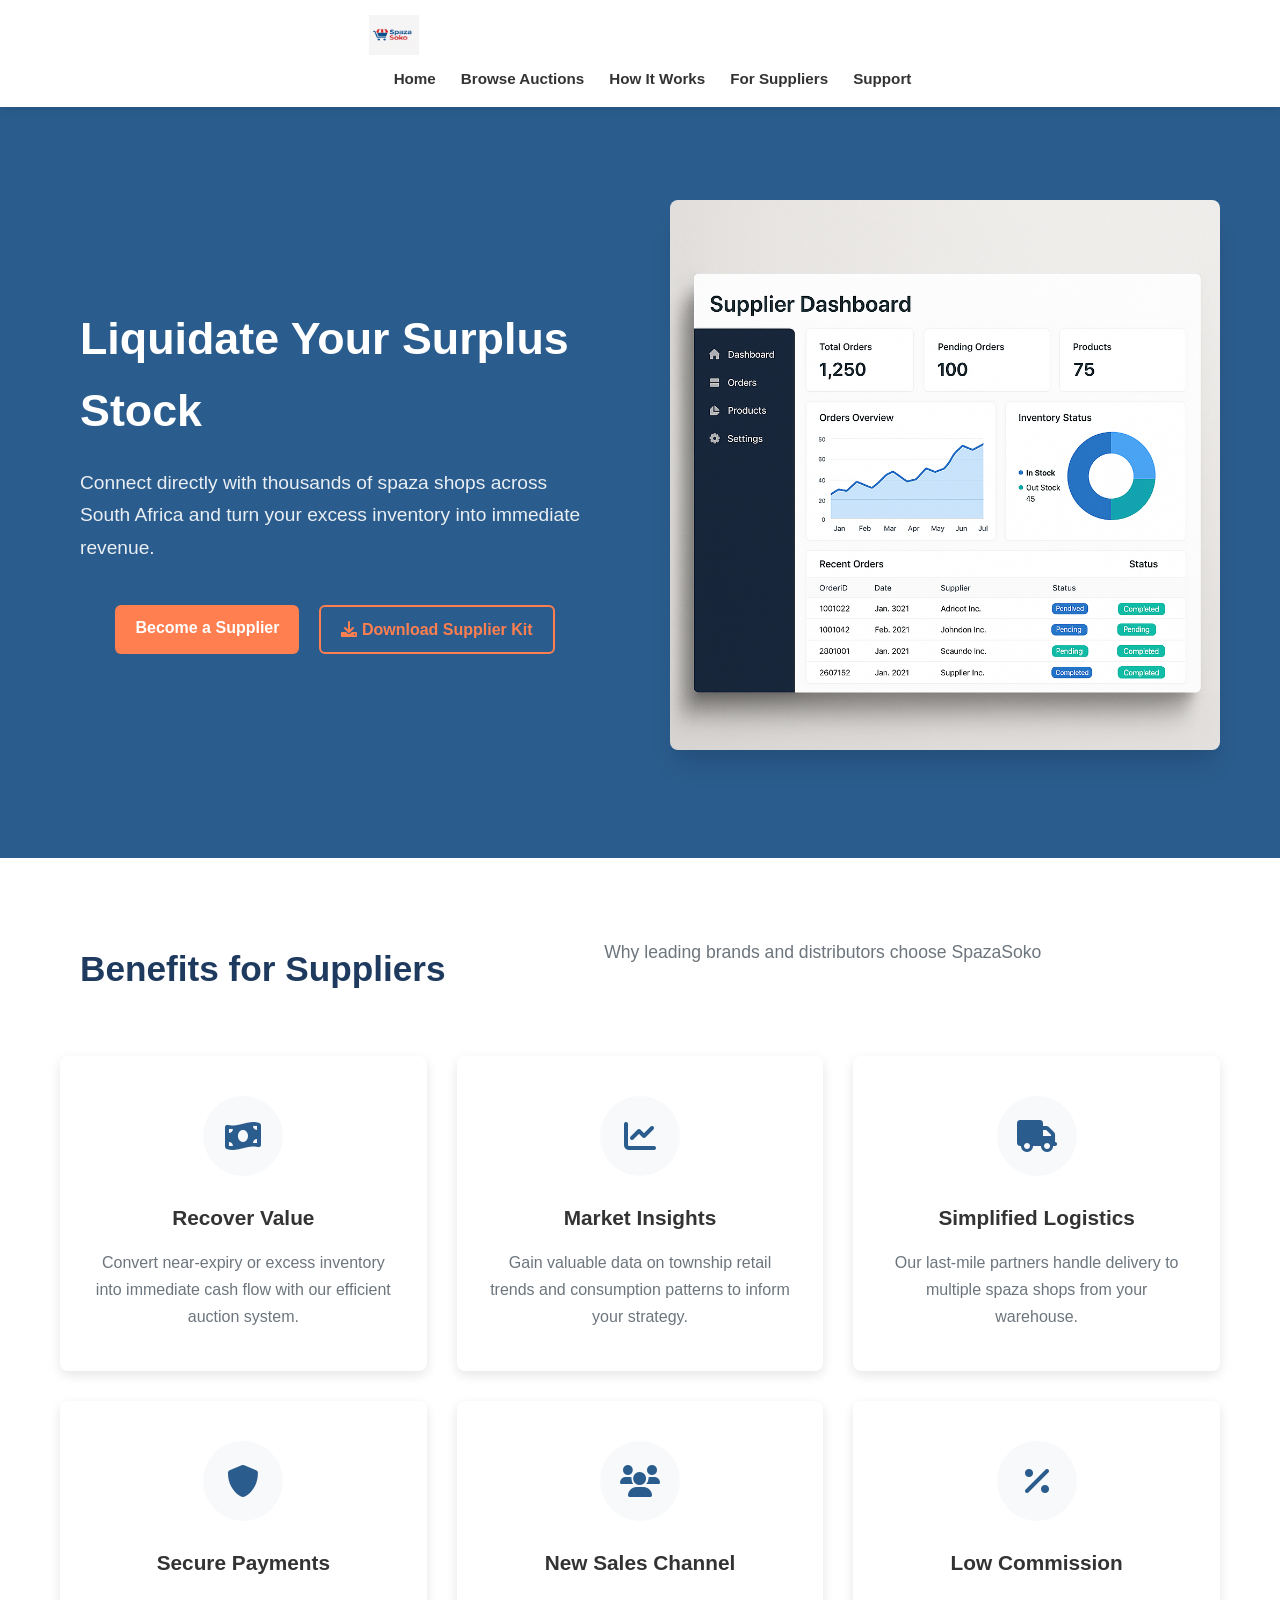
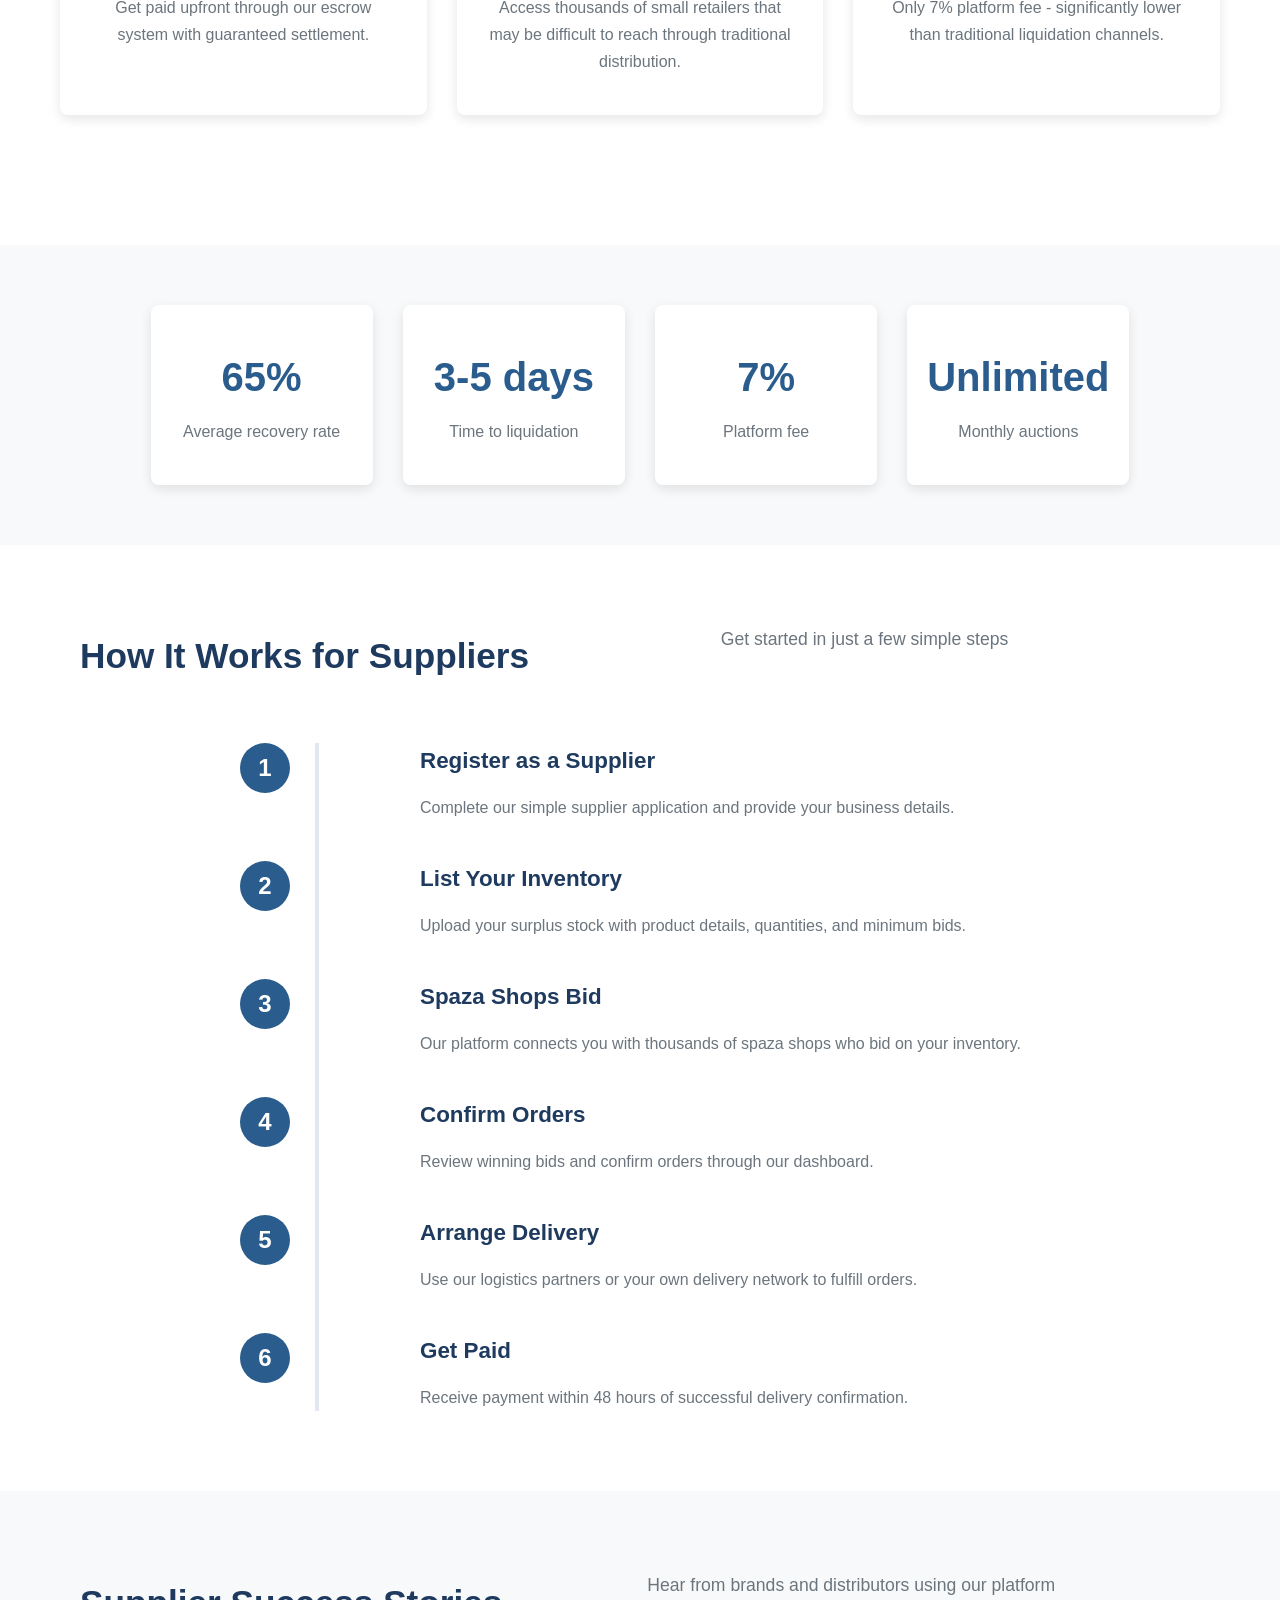
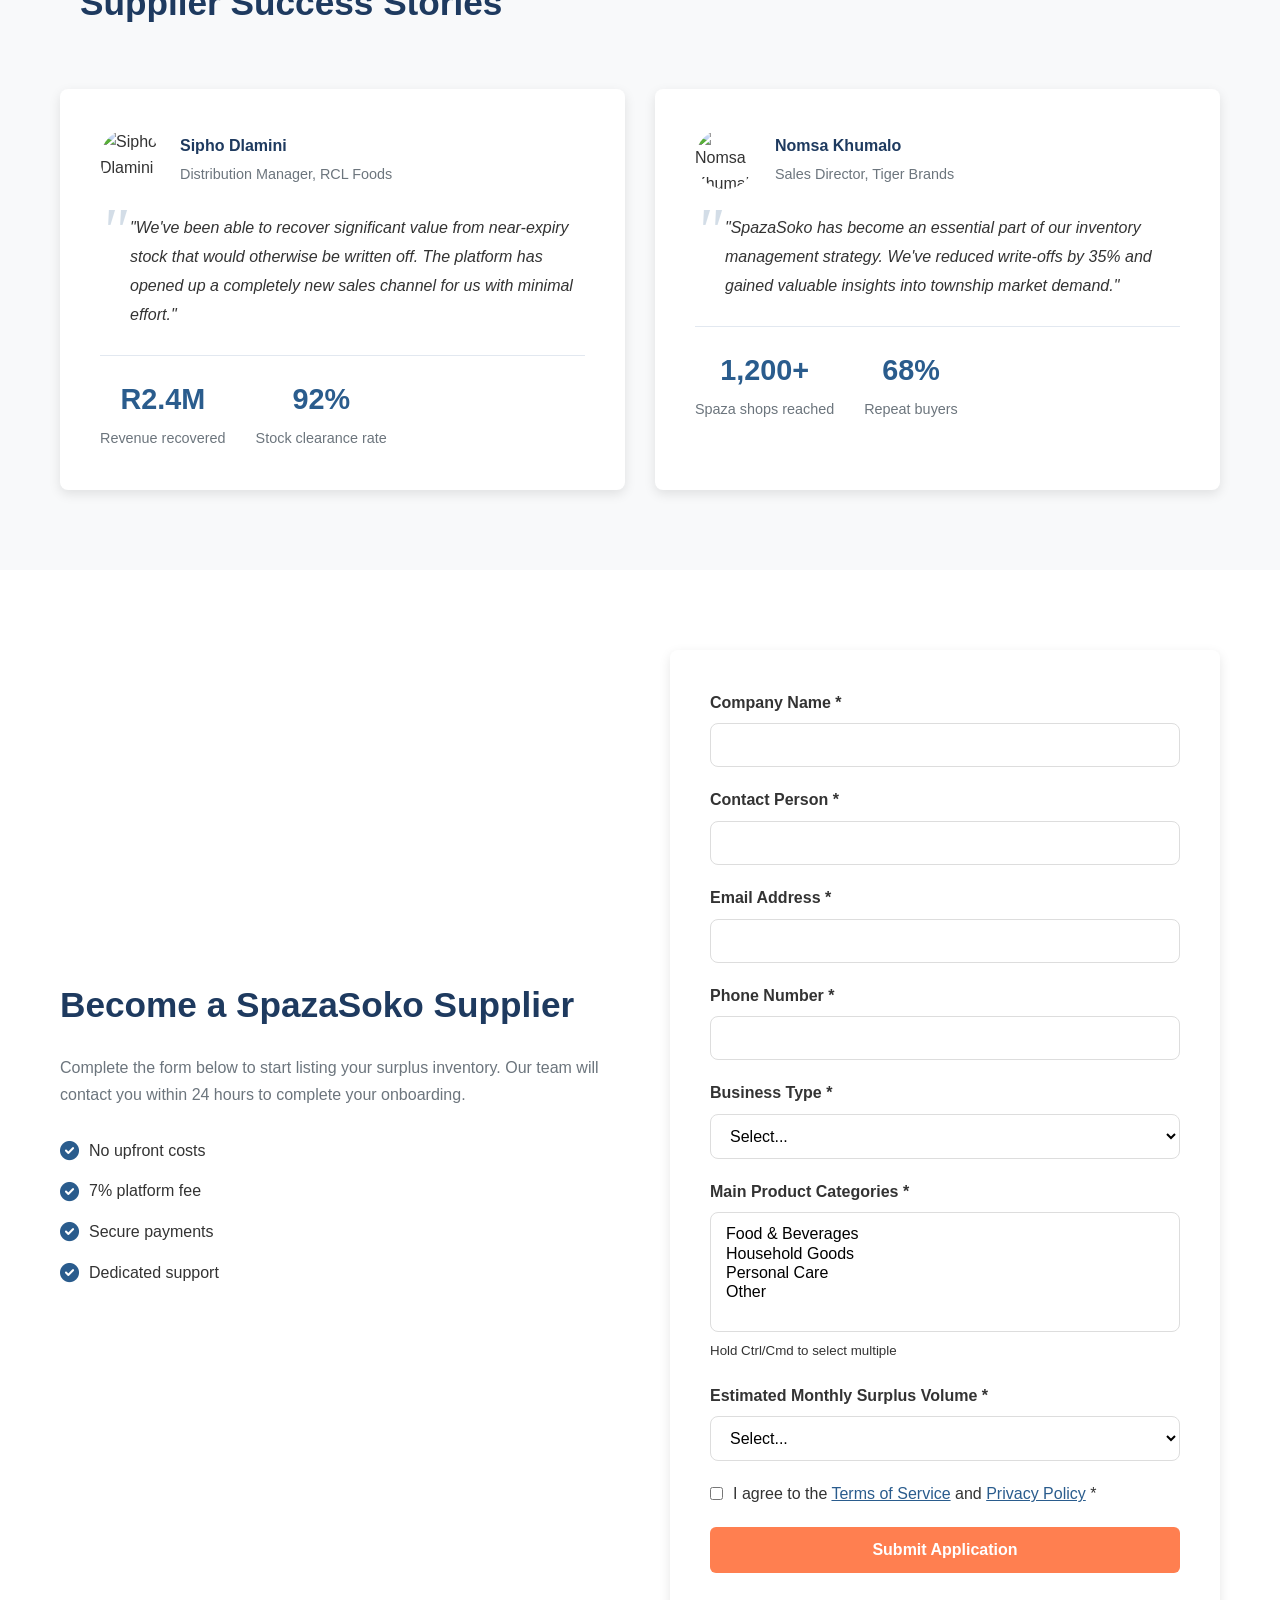
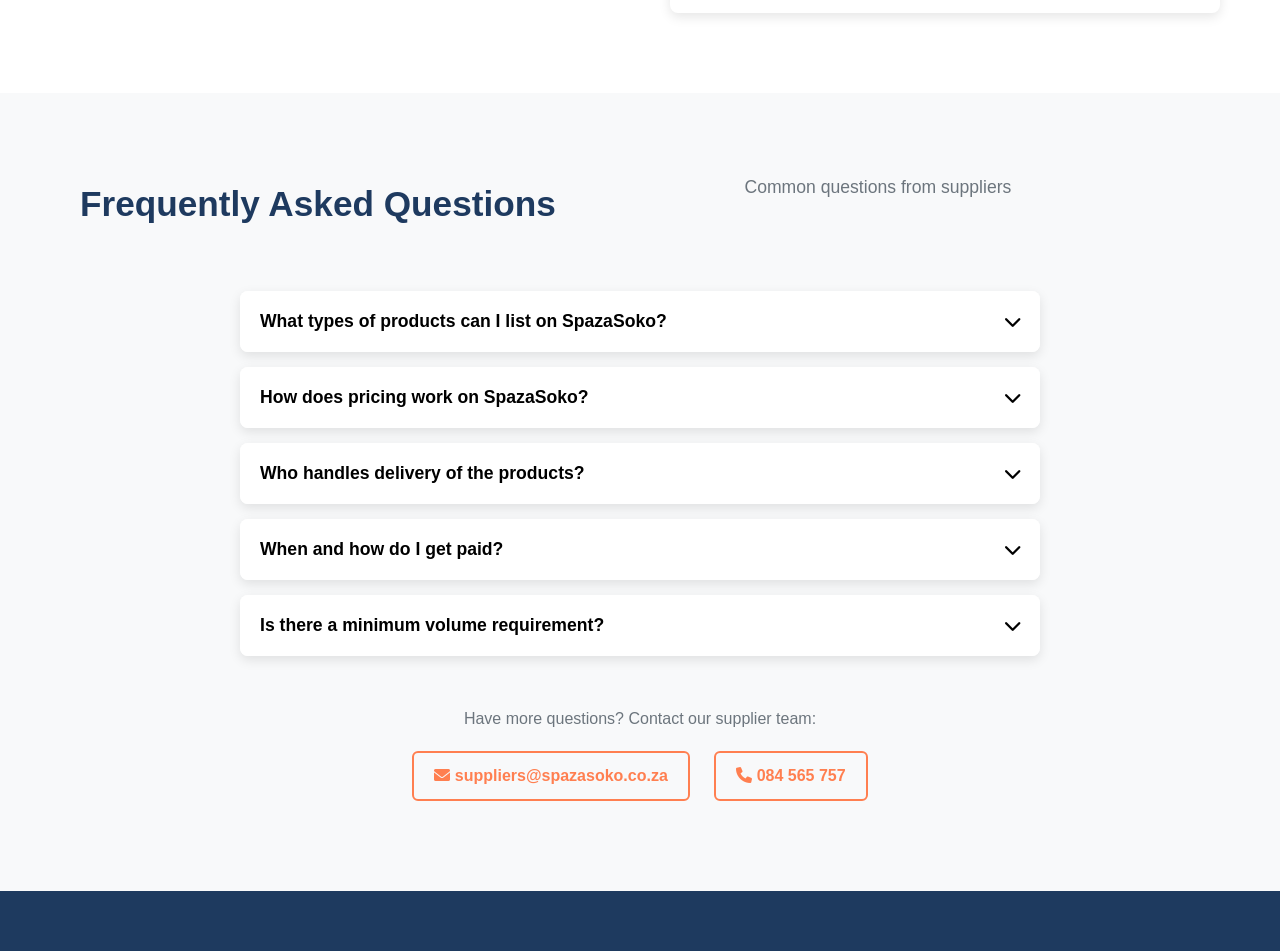
==== commit bdd9d45c: "Initial commit of SpazaSoko platform" ====
--- a/supply.html
+++ b/supply.html
@@ -52,7 +52,7 @@
                     </div>
                 </div>
                 <div class="hero-image">
-                    <img src="../assets/images/supplier-hero.png" alt="Supplier dashboard" loading="eager">
+                    <img src="./dash.png" alt="Supplier dashboard" loading="eager">
                 </div>
             </div>
         </section>
